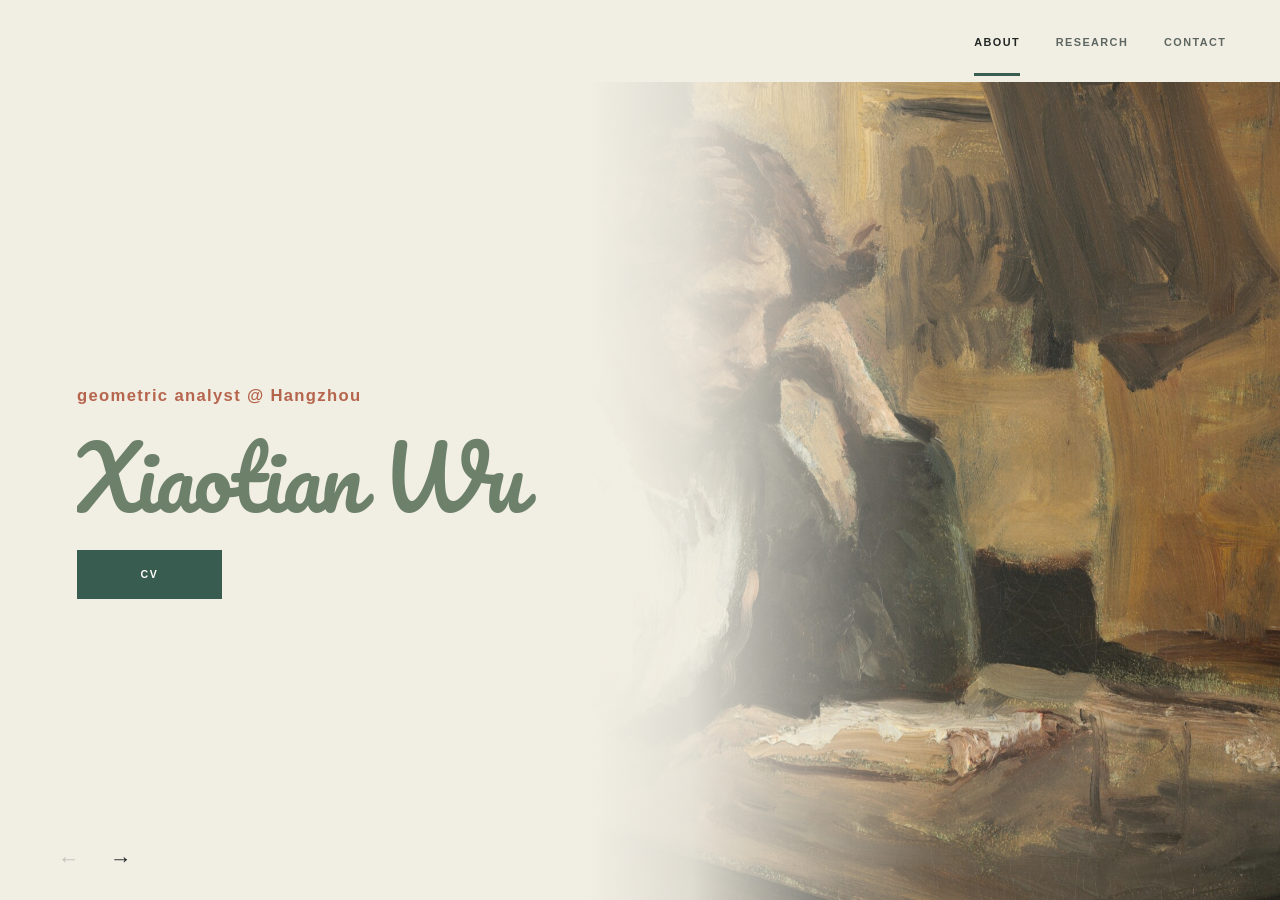
==== index.html @ d5ee1df6 "Remove homepage description metadata" ====
<!doctype html>
<html lang="en">
  <head>
    <meta charset="UTF-8" />
    <meta name="viewport" content="width=device-width, initial-scale=1.0" />
    <meta name="author" content="Xiaotian Wu" />
    <meta name="theme-color" content="#f1eee4" />
    <meta property="og:title" content="Xiaotian Wu — Academic Homepage" />
    <meta property="og:type" content="website" />
    <meta property="og:url" content="https://xiao-tian-wu.github.io/" />
    <link rel="canonical" href="https://xiao-tian-wu.github.io/" />
    <link rel="icon" href="./favicon-m.png" type="image/png" sizes="512x512" />
    <link rel="apple-touch-icon" href="./apple-touch-icon.png" sizes="180x180" />
    <link rel="stylesheet" href="./styles.css" />
    <script src="./script.js" defer></script>
    <title>Xiaotian Wu — Academic Homepage</title>
  </head>
  <body>
    <a class="skip-link" href="#about">Skip to content</a>

    <header class="topbar">
      <nav aria-label="Primary navigation">
        <a href="#about" data-slide="0">About</a>
        <a href="#research" data-slide="1">Research</a>
        <a href="#contact" data-slide="2">Contact</a>
      </nav>
    </header>

    <main class="reel" aria-label="Xiaotian Wu academic homepage">
      <section class="slide slide-about" id="about" data-index="0" aria-labelledby="about-title">
        <div class="shade"></div>
        <div class="slide-inner intro-card">
          <p class="overline">geometric analyst @ Hangzhou</p>
          <h1 id="about-title">Xiaotian Wu</h1>
          <div class="actions">
            <a
              class="button primary"
              href="./files/xiaotian-wu-cv.pdf"
              target="_blank"
              rel="noreferrer"
            >CV</a>
          </div>
        </div>
      </section>

      <section
        class="slide slide-publications"
        id="research"
        data-index="1"
        aria-labelledby="publications-title"
      >
        <div class="shade"></div>
        <div class="slide-inner align-left publication-panel">
          <h2 id="publications-title">Papers &amp;<br />preprints</h2>
          <ol class="publication-list">
            <li>
              <a href="./files/hausdorff-dimension-singular-set-optimal-transport.pdf"
                target="_blank" rel="noreferrer"
              ><strong>Hausdorff dimension of the singular set in optimal transport.</strong></a>
              <span>With Shibing Chen, Qi-Rui Li, Yuanyuan Li, Jiakun Liu. Preprint, 2026.
                <a class="paper-link" href="https://arxiv.org/abs/2610.28228"
                  target="_blank" rel="noreferrer">arXiv:2610.28228</a>.</span>
            </li>
            <li>
              <a href="./files/optimal-transport-non-convex-polyhedral-domains.pdf"
                target="_blank" rel="noreferrer"
              ><strong>Optimal transport to non-convex polyhedral domains.</strong></a>
              <span>With Shibing Chen, Qi-rui Li, Yuanyuan Li, Jiakun Liu. Preprint, 2026.
                <a class="paper-link" href="https://arxiv.org/abs/2610.18756"
                  target="_blank" rel="noreferrer">arXiv:2610.18756</a>.</span>
            </li>
            <li>
              <a
                href="./files/singular-profile-relativistic-heat-cost.pdf"
                target="_blank"
                rel="noreferrer"
              ><strong>A singular profile for the relativistic heat cost and the special
                Lagrangian curvature equation.</strong></a>
              <span>Submitted, 2026. <a class="paper-link" href="https://arxiv.org/abs/2607.26970"
                target="_blank" rel="noreferrer">arXiv:2607.26970</a>.</span>
            </li>
            <li>
              <a
                href="./files/optimal-transports-spherical-domains.pdf"
                target="_blank"
                rel="noreferrer"
              ><strong>Optimal transports on the spherical domains with boundary and their
                applications.</strong></a>
              <span>With Qi-Rui Li. Submitted, 2025.</span>
            </li>
            <li>
              <a
                href="./files/aleksandrov-unbounded-c-convex-polyhedra.pdf"
                target="_blank"
                rel="noreferrer"
              ><strong>On Aleksandrov type problem for unbounded c-convex
                polyhedra.</strong></a>
              <span>With Qi-Rui Li. <em>Discrete Contin. Dyn. Syst.</em> 54 (2026),
                298&ndash;312. <a class="paper-link"
                  href="https://www.aimsciences.org/article/doi/10.3934/dcds.2026067"
                  target="_blank" rel="noreferrer">Journal</a>.</span>
            </li>
          </ol>
        </div>
      </section>

      <section class="slide slide-contact" id="contact" data-index="2" aria-labelledby="contact-title">
        <div class="shade"></div>
        <div class="slide-inner align-right contact-card">
          <h2 id="contact-title">Let’s discuss<br />mathematics.</h2>
          <p class="contact-line">
            <span>Location</span><br />
            Hangzhou, China
          </p>
          <p class="contact-line">
            <span>Email</span><br />
            <a class="email-link" href="mailto:wuxiaotian@westlake.edu.cn">wuxiaotian@westlake.edu.cn</a>
          </p>
          <p class="copyright">© <span id="current-year">2026</span> Xiaotian Wu</p>
        </div>
      </section>
    </main>

    <nav class="slide-arrows" aria-label="Slide navigation">
      <button class="arrow previous" type="button" aria-label="Previous section">←</button>
      <button class="arrow next" type="button" aria-label="Next section">→</button>
    </nav>

  </body>
</html>
---- styles.css ----
@charset "UTF-8";

@font-face {
  font-family: "Pacifico Local";
  src: url("./fonts/pacifico-regular.ttf") format("truetype");
  font-style: normal;
  font-weight: 400;
  font-display: swap;
}

:root {
  --paper: #f1eee4;
  --paper-soft: #e7e2d5;
  --ink: #202624;
  --ink-soft: #5d6661;
  --green: #385d50;
  --green-light: #789286;
  --clay: #b6654d;
  --line: rgba(32, 38, 36, 0.17);
  --white: #fffefa;
  --nav-height: 82px;
  --serif: "Iowan Old Style", "Palatino Linotype", Palatino, Georgia, serif;
  --sans: "Avenir Next", Avenir, "Helvetica Neue", Arial, sans-serif;
  --ease: cubic-bezier(0.2, 0.75, 0.25, 1);
  --page-ease: cubic-bezier(0.22, 1, 0.36, 1);
}

* {
  box-sizing: border-box;
}

html,
body {
  width: 100%;
  height: 100%;
  margin: 0;
  overflow: hidden;
  background: var(--paper);
}

body {
  color: var(--ink);
  font-family: var(--sans);
  font-size: clamp(15px, 1.04vw, 18px);
  line-height: 1.65;
  -webkit-font-smoothing: antialiased;
}

a {
  color: inherit;
  text-decoration: none;
}

button {
  color: inherit;
  font: inherit;
}

::selection {
  background: var(--clay);
  color: var(--white);
}

.skip-link {
  position: fixed;
  top: 8px;
  left: 8px;
  z-index: 100;
  padding: 9px 13px;
  background: var(--green);
  color: var(--white);
  transform: translateY(-150%);
}

.skip-link:focus {
  transform: translateY(0);
}

.topbar {
  position: fixed;
  inset: 0 0 auto;
  z-index: 30;
  height: var(--nav-height);
  padding: 0 clamp(22px, 4.2vw, 68px);
  background: color-mix(in srgb, var(--paper) 93%, transparent);
  display: flex;
  align-items: center;
  justify-content: flex-end;
  gap: 40px;
  backdrop-filter: blur(16px);
}

.topbar nav {
  display: flex;
  align-items: center;
  justify-content: flex-end;
  gap: clamp(17px, 2.8vw, 42px);
  overflow-x: auto;
  scrollbar-width: none;
}

.topbar nav::-webkit-scrollbar {
  display: none;
}

.topbar nav a {
  position: relative;
  padding: 28px 0 25px;
  color: var(--ink-soft);
  font-size: 0.68rem;
  font-weight: 650;
  letter-spacing: 0.13em;
  text-transform: uppercase;
  white-space: nowrap;
  transition: color 180ms ease;
}

.topbar nav a::after {
  position: absolute;
  right: 0;
  bottom: 0;
  left: 0;
  height: 3px;
  background: var(--green);
  content: "";
  transform: scaleX(0);
  transition: transform 220ms var(--ease);
}

.topbar nav a:hover,
.topbar nav a:focus-visible,
.topbar nav a.active {
  color: var(--ink);
}

.topbar nav a.active::after {
  transform: scaleX(1);
}

.reel {
  position: absolute;
  top: var(--nav-height);
  left: 0;
  width: 100%;
  height: calc(100% - var(--nav-height));
  display: flex;
  overflow-x: auto;
  overflow-y: hidden;
  scroll-behavior: auto;
  scrollbar-width: none;
  overscroll-behavior-x: contain;
}

.reel::-webkit-scrollbar {
  display: none;
}

.slide {
  --parallax-x: 0px;
  --content-opacity: 0;
  --content-x: 0px;
  --content-y: 10px;
  --content-scale: 0.992;
  position: relative;
  width: 100vw;
  min-width: 100vw;
  height: 100%;
  display: flex;
  align-items: center;
  background-color: var(--paper);
  overflow: hidden;
  isolation: isolate;
}

.slide::before {
  position: absolute;
  z-index: 0;
  inset: -24px;
  background-image: var(--slide-image);
  background-position: var(--slide-position);
  background-repeat: no-repeat;
  background-size: cover;
  content: "";
  transform: translate3d(var(--parallax-x), 0, 0) scale(1.035);
  will-change: transform;
}

.slide-about {
  --slide-image: url("./images/about-corot-reading.jpg");
  --slide-position: 72% center;
  justify-content: flex-start;
}

.slide-publications {
  --slide-image: url("./images/research-blackboard-film.jpg");
  --slide-position: 76% center;
  justify-content: flex-start;
}

.slide-contact {
  --slide-image: url("./images/contact-west-lake-ike-taiga-cropped.jpg");
  --slide-position: 38% center;
  justify-content: flex-end;
}

.shade {
  position: absolute;
  z-index: 1;
  inset: 0;
}

.slide-about .shade {
  background: linear-gradient(90deg, var(--paper) 0 46%, rgba(241, 238, 228, 0.91) 54%, rgba(241, 238, 228, 0.14) 73%, rgba(32, 38, 36, 0.1));
}

.slide-publications .shade {
  background: linear-gradient(90deg, rgba(56, 93, 80, 0.97) 0 55%, rgba(56, 93, 80, 0.9) 67%, rgba(32, 38, 36, 0.4));
}

.slide-contact .shade {
  background: linear-gradient(90deg, rgba(32, 38, 36, 0.08), rgba(32, 38, 36, 0.5) 48%, rgba(32, 38, 36, 0.92) 76%);
}

.slide-inner {
  position: relative;
  z-index: 2;
  width: min(700px, calc(100vw - 96px));
  max-height: calc(100% - 76px);
  padding: 48px 58px;
  overflow-x: hidden;
  overflow-y: auto;
  scrollbar-width: thin;
  scrollbar-color: var(--green-light) transparent;
  opacity: var(--content-opacity);
  transform: translate3d(var(--content-x), var(--content-y), 0) scale(var(--content-scale));
  will-change: opacity, transform;
}

.slide-inner::-webkit-scrollbar {
  width: 4px;
}

.slide-inner::-webkit-scrollbar-thumb {
  background: var(--green-light);
}

.align-left,
.intro-card {
  margin-left: clamp(20px, 6vw, 106px);
  text-align: left;
}

.align-right {
  margin-right: clamp(20px, 6vw, 106px);
  text-align: left;
}

.intro-card {
  width: min(650px, 51vw);
  padding-left: 0;
}

.overline,
.section-label {
  margin: 0 0 19px;
  color: var(--clay);
  font-size: 0.67rem;
  font-weight: 700;
  letter-spacing: 0.18em;
  text-transform: uppercase;
}

.overline {
  margin-bottom: 25px;
  font-size: clamp(0.92rem, 1.3vw, 1.25rem);
  font-weight: 600;
  letter-spacing: 0.08em;
  text-transform: none;
}

h1,
h2,
h3,
p {
  margin-top: 0;
}

h1,
h2,
h3 {
  font-family: var(--serif);
}

h1 {
  max-width: none;
  margin-bottom: 15px;
  color: #6d806a;
  font-family: "Pacifico Local", "Brush Script MT", cursive;
  font-size: clamp(3.55rem, 6.7vw, 6.9rem);
  font-weight: 400;
  letter-spacing: -0.025em;
  line-height: 1;
  white-space: nowrap;
}

h2 {
  margin-bottom: 28px;
  font-size: clamp(2.8rem, 5vw, 5.3rem);
  font-weight: 400;
  letter-spacing: -0.045em;
  line-height: 0.96;
}

.intro {
  max-width: 570px;
  margin-bottom: 33px;
  color: var(--ink-soft);
}

.actions {
  margin: 30px 0 0;
  display: flex;
  justify-content: flex-start;
  flex-wrap: wrap;
  gap: 14px;
}

.actions-right {
  justify-content: flex-end;
}

.button {
  min-width: 145px;
  min-height: 49px;
  padding: 12px 22px;
  border: 1px solid var(--green);
  display: inline-grid;
  place-items: center;
  color: var(--green);
  font-size: 0.66rem;
  font-weight: 700;
  letter-spacing: 0.16em;
  text-transform: uppercase;
  transition: background 180ms ease, color 180ms ease, border-color 180ms ease;
}

.button:hover,
.button:focus-visible {
  background: var(--green);
  color: var(--white);
}

.button.primary {
  background: var(--green);
  color: var(--white);
}

.button.primary:hover,
.button.primary:focus-visible {
  background: var(--clay);
  border-color: var(--clay);
}

.publication-panel {
  width: min(1160px, calc(100vw - clamp(150px, 14vw, 250px)));
  color: var(--white);
  scrollbar-color: rgba(255, 255, 255, 0.6) transparent;
}

.publication-panel .section-label {
  color: #e9a993;
}

.publication-list {
  margin: 29px 0;
  padding-left: 1.4em;
}

.publication-list li {
  margin-bottom: 20px;
  padding-left: 8px;
}

.publication-list strong {
  font-family: var(--serif);
  font-weight: 500;
  white-space: nowrap;
}

.publication-list a {
  color: inherit;
  text-decoration-color: rgba(255, 255, 255, 0.45);
  text-decoration-thickness: 1px;
  text-underline-offset: 0.18em;
}

.publication-list a:hover,
.publication-list a:focus-visible {
  text-decoration-color: #e9a993;
}

.publication-list span {
  display: block;
  margin-top: 5px;
  color: rgba(255, 255, 255, 0.76);
}

.publication-list .paper-link {
  text-decoration-color: rgba(255, 255, 255, 0.45);
}

.email-link {
  text-decoration: underline;
  text-decoration-color: rgba(255, 255, 255, 0.42);
  text-decoration-thickness: 1px;
  text-underline-offset: 0.2em;
}

.email-link:hover,
.email-link:focus-visible {
  text-decoration-color: #e9a993;
}

.publication-panel .button,
.contact-card .button {
  border-color: rgba(255, 255, 255, 0.75);
  color: var(--white);
}

.publication-panel .button.primary,
.contact-card .button.primary {
  background: var(--paper);
  color: var(--green);
}

.contact-card {
  width: min(690px, 54vw);
  color: var(--white);
  text-align: right;
}

.contact-card .section-label {
  color: #e9a993;
}

.contact-line {
  margin-bottom: 27px;
}

.contact-line span {
  color: #e9a993;
  font-size: 0.68rem;
  font-weight: 700;
  letter-spacing: 0.17em;
  text-transform: uppercase;
}

.copyright {
  margin: 40px 0 0;
  color: rgba(255, 255, 255, 0.5);
  font-size: 0.67rem;
  letter-spacing: 0.12em;
  text-transform: uppercase;
}

.slide-arrows {
  position: fixed;
  left: clamp(22px, 4.2vw, 68px);
  bottom: 25px;
  z-index: 20;
  display: flex;
  align-items: center;
  gap: 22px;
}

.arrow {
  width: 30px;
  height: 30px;
  padding: 0;
  border: 0;
  background: transparent;
  color: var(--ink);
  font-family: var(--serif);
  font-size: 1.35rem;
  line-height: 1;
  cursor: pointer;
  transition: color 180ms ease, transform 180ms var(--ease), opacity 180ms ease;
}

.arrow:hover,
.arrow:focus-visible {
  color: var(--clay);
}

.arrow.previous:hover,
.arrow.previous:focus-visible {
  transform: translateX(-3px);
}

.arrow.next:hover,
.arrow.next:focus-visible {
  transform: translateX(3px);
}

.arrow:disabled {
  cursor: default;
  opacity: 0.22;
}

body[data-slide="1"] .arrow,
body[data-slide="2"] .arrow {
  color: var(--white);
}

body[data-slide="1"] .arrow:hover,
body[data-slide="1"] .arrow:focus-visible,
body[data-slide="2"] .arrow:hover,
body[data-slide="2"] .arrow:focus-visible {
  color: #e9a993;
}

@media (max-width: 900px) {
  :root {
    --nav-height: 68px;
  }

  .topbar {
    padding-right: 20px;
    padding-left: 20px;
    gap: 20px;
  }

  .topbar nav {
    justify-content: flex-start;
  }

  .topbar nav a {
    padding: 22px 0 20px;
    font-size: 0.61rem;
  }

  .slide-about .shade {
    background: linear-gradient(90deg, rgba(241, 238, 228, 0.98), rgba(241, 238, 228, 0.9) 74%, rgba(32, 38, 36, 0.38));
  }

  .slide-contact .shade {
    background: linear-gradient(90deg, rgba(32, 38, 36, 0.79), rgba(32, 38, 36, 0.82));
  }

  .slide-inner,
  .intro-card,
  .publication-panel,
  .contact-card {
    width: min(690px, calc(100vw - 48px));
  }

  .publication-panel {
    width: calc(100vw - 48px);
  }

  .slide-inner {
    max-height: calc(100% - 74px);
    padding: 36px 28px;
  }

  .align-left,
  .align-right,
  .intro-card {
    margin-right: auto;
    margin-left: auto;
  }

  .contact-card {
    text-align: left;
  }

  .actions-right {
    justify-content: flex-start;
  }
}

@media (max-width: 620px) {
  :root {
    --nav-height: 61px;
  }

  .topbar nav {
    gap: 18px;
  }

  .slide-inner,
  .intro-card,
  .publication-panel,
  .contact-card {
    width: calc(100vw - 26px);
  }

  .slide-inner {
    padding: 28px 21px;
  }

  h1 {
    font-size: clamp(2.85rem, 14.2vw, 4.9rem);
  }

  h2 {
    font-size: clamp(2.7rem, 14vw, 4rem);
  }

  .publication-list strong {
    white-space: normal;
  }

  .slide-arrows {
    left: 16px;
    bottom: 13px;
  }

}

html:not(.motion-ready) .slide::before {
  transform: none;
}

@media (scripting: none) {
  .reel {
    scroll-behavior: auto;
  }

  *,
  *::before,
  *::after {
    transition-duration: 0.01ms !important;
  }

  .slide::before {
    transform: none;
  }
}
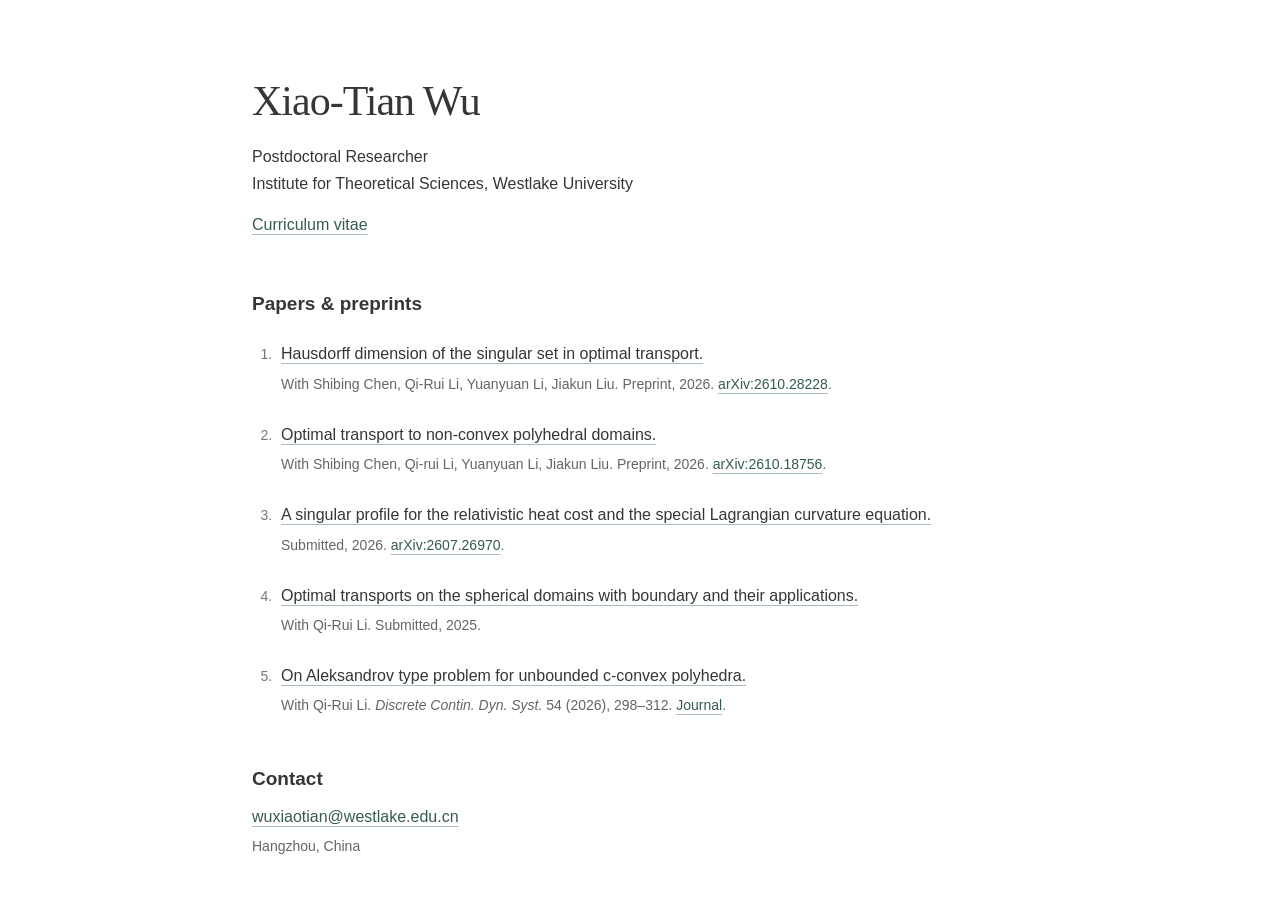
==== commit 4dd97978: "Redesign homepage as a minimal single page" ====
--- a/index.html
+++ b/index.html
@@ -4,55 +4,27 @@
     <meta charset="UTF-8" />
     <meta name="viewport" content="width=device-width, initial-scale=1.0" />
     <meta name="author" content="Xiaotian Wu" />
-    <meta name="theme-color" content="#f1eee4" />
-    <meta property="og:title" content="Xiaotian Wu — Academic Homepage" />
+    <meta name="theme-color" content="#ffffff" />
+    <meta property="og:title" content="Xiao-Tian Wu — Academic Homepage" />
     <meta property="og:type" content="website" />
     <meta property="og:url" content="https://xiao-tian-wu.github.io/" />
     <link rel="canonical" href="https://xiao-tian-wu.github.io/" />
     <link rel="icon" href="./favicon-m.png" type="image/png" sizes="512x512" />
     <link rel="apple-touch-icon" href="./apple-touch-icon.png" sizes="180x180" />
     <link rel="stylesheet" href="./styles.css" />
-    <script src="./script.js" defer></script>
-    <title>Xiaotian Wu — Academic Homepage</title>
+    <title>Xiao-Tian Wu — Academic Homepage</title>
   </head>
   <body>
-    <a class="skip-link" href="#about">Skip to content</a>
-
-    <header class="topbar">
-      <nav aria-label="Primary navigation">
-        <a href="#about" data-slide="0">About</a>
-        <a href="#research" data-slide="1">Research</a>
-        <a href="#contact" data-slide="2">Contact</a>
-      </nav>
-    </header>
-
-    <main class="reel" aria-label="Xiaotian Wu academic homepage">
-      <section class="slide slide-about" id="about" data-index="0" aria-labelledby="about-title">
-        <div class="shade"></div>
-        <div class="slide-inner intro-card">
-          <p class="overline">geometric analyst @ Hangzhou</p>
-          <h1 id="about-title">Xiaotian Wu</h1>
-          <div class="actions">
-            <a
-              class="button primary"
-              href="./files/xiaotian-wu-cv.pdf"
-              target="_blank"
-              rel="noreferrer"
-            >CV</a>
-          </div>
-        </div>
-      </section>
-
-      <section
-        class="slide slide-publications"
-        id="research"
-        data-index="1"
-        aria-labelledby="publications-title"
-      >
-        <div class="shade"></div>
-        <div class="slide-inner align-left publication-panel">
-          <h2 id="publications-title">Papers &amp;<br />preprints</h2>
-          <ol class="publication-list">
+    <main>
+      <header id="about">
+        <h1>Xiao-Tian Wu</h1>
+        <p class="affiliation">Postdoctoral Researcher<br />
+          Institute for Theoretical Sciences, Westlake University</p>
+        <p><a href="./files/xiaotian-wu-cv.pdf">Curriculum vitae</a></p>
+      </header>
+      <section id="research" aria-labelledby="research-title">
+        <h2 id="research-title">Papers &amp; preprints</h2>
+        <ol class="publication-list">
             <li>
               <a href="./files/hausdorff-dimension-singular-set-optimal-transport.pdf"
                 target="_blank" rel="noreferrer"
@@ -101,30 +73,12 @@
                   target="_blank" rel="noreferrer">Journal</a>.</span>
             </li>
           </ol>
-        </div>
       </section>
-
-      <section class="slide slide-contact" id="contact" data-index="2" aria-labelledby="contact-title">
-        <div class="shade"></div>
-        <div class="slide-inner align-right contact-card">
-          <h2 id="contact-title">Let’s discuss<br />mathematics.</h2>
-          <p class="contact-line">
-            <span>Location</span><br />
-            Hangzhou, China
-          </p>
-          <p class="contact-line">
-            <span>Email</span><br />
-            <a class="email-link" href="mailto:wuxiaotian@westlake.edu.cn">wuxiaotian@westlake.edu.cn</a>
-          </p>
-          <p class="copyright">© <span id="current-year">2026</span> Xiaotian Wu</p>
-        </div>
-      </section>
+      <footer id="contact">
+        <h2>Contact</h2>
+        <a href="mailto:wuxiaotian@westlake.edu.cn">wuxiaotian@westlake.edu.cn</a>
+        <p class="location">Hangzhou, China</p>
+      </footer>
     </main>
-
-    <nav class="slide-arrows" aria-label="Slide navigation">
-      <button class="arrow previous" type="button" aria-label="Previous section">←</button>
-      <button class="arrow next" type="button" aria-label="Next section">→</button>
-    </nav>
-
   </body>
 </html>
--- a/styles.css
+++ b/styles.css
@@ -1,639 +1,42 @@
-@charset "UTF-8";
-
-@font-face {
-  font-family: "Pacifico Local";
-  src: url("./fonts/pacifico-regular.ttf") format("truetype");
-  font-style: normal;
-  font-weight: 400;
-  font-display: swap;
+:root {
+  color-scheme: light;
+  font-family: -apple-system, BlinkMacSystemFont, "Segoe UI", sans-serif;
+  color: #333833;
+  background: #fff;
+  -webkit-text-size-adjust: 100%;
 }
-
-:root {
-  --paper: #f1eee4;
-  --paper-soft: #e7e2d5;
-  --ink: #202624;
-  --ink-soft: #5d6661;
-  --green: #385d50;
-  --green-light: #789286;
-  --clay: #b6654d;
-  --line: rgba(32, 38, 36, 0.17);
-  --white: #fffefa;
-  --nav-height: 82px;
-  --serif: "Iowan Old Style", "Palatino Linotype", Palatino, Georgia, serif;
-  --sans: "Avenir Next", Avenir, "Helvetica Neue", Arial, sans-serif;
-  --ease: cubic-bezier(0.2, 0.75, 0.25, 1);
-  --page-ease: cubic-bezier(0.22, 1, 0.36, 1);
+* { box-sizing: border-box; }
+body { margin: 0; font-size: 16px; line-height: 1.65; }
+main { max-width: 840px; margin: 0 auto; padding: 76px 32px 64px; }
+h1 { margin: 0 0 18px; font-family: Georgia, "Times New Roman", serif; font-size: 42px; font-weight: 400; line-height: 1.2; letter-spacing: -1px; }
+h2 { margin: 0 0 24px; font-size: 19px; line-height: 1.4; font-weight: 600; }
+p { margin: 0; }
+.affiliation { margin-bottom: 15px; }
+a { color: #355b50; text-decoration: underline; text-decoration-color: #aabeb6; text-underline-offset: 4px; text-decoration-thickness: 1px; }
+a:hover { color: #203d34; text-decoration-color: currentColor; }
+a:focus-visible { outline: 2px solid #355b50; outline-offset: 5px; }
+section { margin-top: 52px; }
+.publication-list { margin: 0; padding-left: 24px; }
+.publication-list li { padding-left: 5px; margin-bottom: 26px; }
+.publication-list li::marker { color: #737873; font-size: 14px; }
+.publication-list strong { font-weight: 500; }
+.publication-list li > a { color: #333833; }
+.publication-list span { display: block; margin-top: 5px; font-size: 14px; color: #626762; }
+footer { margin-top: 48px; }
+footer h2 { margin-bottom: 12px; }
+.location { color: #626762; font-size: 14px; margin-top: 4px; }
+section, footer { scroll-margin-top: 24px; }
+@media (max-width: 600px) {
+  main { padding: 42px 23px; }
+  h1 { font-size: 36px; }
+  section { margin-top: 40px; }
+  a { overflow-wrap: anywhere; }
 }
-
-* {
-  box-sizing: border-box;
+@media print {
+  main { max-width: none; padding: 0; }
+  body { font-size: 11pt; }
+  h1 { font-size: 26pt; }
+  section, footer { margin-top: 24px; }
+  .publication-list li { break-inside: avoid; margin-bottom: 14px; }
+  a { color: inherit; text-decoration: none; }
 }
-
-html,
-body {
-  width: 100%;
-  height: 100%;
-  margin: 0;
-  overflow: hidden;
-  background: var(--paper);
-}
-
-body {
-  color: var(--ink);
-  font-family: var(--sans);
-  font-size: clamp(15px, 1.04vw, 18px);
-  line-height: 1.65;
-  -webkit-font-smoothing: antialiased;
-}
-
-a {
-  color: inherit;
-  text-decoration: none;
-}
-
-button {
-  color: inherit;
-  font: inherit;
-}
-
-::selection {
-  background: var(--clay);
-  color: var(--white);
-}
-
-.skip-link {
-  position: fixed;
-  top: 8px;
-  left: 8px;
-  z-index: 100;
-  padding: 9px 13px;
-  background: var(--green);
-  color: var(--white);
-  transform: translateY(-150%);
-}
-
-.skip-link:focus {
-  transform: translateY(0);
-}
-
-.topbar {
-  position: fixed;
-  inset: 0 0 auto;
-  z-index: 30;
-  height: var(--nav-height);
-  padding: 0 clamp(22px, 4.2vw, 68px);
-  background: color-mix(in srgb, var(--paper) 93%, transparent);
-  display: flex;
-  align-items: center;
-  justify-content: flex-end;
-  gap: 40px;
-  backdrop-filter: blur(16px);
-}
-
-.topbar nav {
-  display: flex;
-  align-items: center;
-  justify-content: flex-end;
-  gap: clamp(17px, 2.8vw, 42px);
-  overflow-x: auto;
-  scrollbar-width: none;
-}
-
-.topbar nav::-webkit-scrollbar {
-  display: none;
-}
-
-.topbar nav a {
-  position: relative;
-  padding: 28px 0 25px;
-  color: var(--ink-soft);
-  font-size: 0.68rem;
-  font-weight: 650;
-  letter-spacing: 0.13em;
-  text-transform: uppercase;
-  white-space: nowrap;
-  transition: color 180ms ease;
-}
-
-.topbar nav a::after {
-  position: absolute;
-  right: 0;
-  bottom: 0;
-  left: 0;
-  height: 3px;
-  background: var(--green);
-  content: "";
-  transform: scaleX(0);
-  transition: transform 220ms var(--ease);
-}
-
-.topbar nav a:hover,
-.topbar nav a:focus-visible,
-.topbar nav a.active {
-  color: var(--ink);
-}
-
-.topbar nav a.active::after {
-  transform: scaleX(1);
-}
-
-.reel {
-  position: absolute;
-  top: var(--nav-height);
-  left: 0;
-  width: 100%;
-  height: calc(100% - var(--nav-height));
-  display: flex;
-  overflow-x: auto;
-  overflow-y: hidden;
-  scroll-behavior: auto;
-  scrollbar-width: none;
-  overscroll-behavior-x: contain;
-}
-
-.reel::-webkit-scrollbar {
-  display: none;
-}
-
-.slide {
-  --parallax-x: 0px;
-  --content-opacity: 0;
-  --content-x: 0px;
-  --content-y: 10px;
-  --content-scale: 0.992;
-  position: relative;
-  width: 100vw;
-  min-width: 100vw;
-  height: 100%;
-  display: flex;
-  align-items: center;
-  background-color: var(--paper);
-  overflow: hidden;
-  isolation: isolate;
-}
-
-.slide::before {
-  position: absolute;
-  z-index: 0;
-  inset: -24px;
-  background-image: var(--slide-image);
-  background-position: var(--slide-position);
-  background-repeat: no-repeat;
-  background-size: cover;
-  content: "";
-  transform: translate3d(var(--parallax-x), 0, 0) scale(1.035);
-  will-change: transform;
-}
-
-.slide-about {
-  --slide-image: url("./images/about-corot-reading.jpg");
-  --slide-position: 72% center;
-  justify-content: flex-start;
-}
-
-.slide-publications {
-  --slide-image: url("./images/research-blackboard-film.jpg");
-  --slide-position: 76% center;
-  justify-content: flex-start;
-}
-
-.slide-contact {
-  --slide-image: url("./images/contact-west-lake-ike-taiga-cropped.jpg");
-  --slide-position: 38% center;
-  justify-content: flex-end;
-}
-
-.shade {
-  position: absolute;
-  z-index: 1;
-  inset: 0;
-}
-
-.slide-about .shade {
-  background: linear-gradient(90deg, var(--paper) 0 46%, rgba(241, 238, 228, 0.91) 54%, rgba(241, 238, 228, 0.14) 73%, rgba(32, 38, 36, 0.1));
-}
-
-.slide-publications .shade {
-  background: linear-gradient(90deg, rgba(56, 93, 80, 0.97) 0 55%, rgba(56, 93, 80, 0.9) 67%, rgba(32, 38, 36, 0.4));
-}
-
-.slide-contact .shade {
-  background: linear-gradient(90deg, rgba(32, 38, 36, 0.08), rgba(32, 38, 36, 0.5) 48%, rgba(32, 38, 36, 0.92) 76%);
-}
-
-.slide-inner {
-  position: relative;
-  z-index: 2;
-  width: min(700px, calc(100vw - 96px));
-  max-height: calc(100% - 76px);
-  padding: 48px 58px;
-  overflow-x: hidden;
-  overflow-y: auto;
-  scrollbar-width: thin;
-  scrollbar-color: var(--green-light) transparent;
-  opacity: var(--content-opacity);
-  transform: translate3d(var(--content-x), var(--content-y), 0) scale(var(--content-scale));
-  will-change: opacity, transform;
-}
-
-.slide-inner::-webkit-scrollbar {
-  width: 4px;
-}
-
-.slide-inner::-webkit-scrollbar-thumb {
-  background: var(--green-light);
-}
-
-.align-left,
-.intro-card {
-  margin-left: clamp(20px, 6vw, 106px);
-  text-align: left;
-}
-
-.align-right {
-  margin-right: clamp(20px, 6vw, 106px);
-  text-align: left;
-}
-
-.intro-card {
-  width: min(650px, 51vw);
-  padding-left: 0;
-}
-
-.overline,
-.section-label {
-  margin: 0 0 19px;
-  color: var(--clay);
-  font-size: 0.67rem;
-  font-weight: 700;
-  letter-spacing: 0.18em;
-  text-transform: uppercase;
-}
-
-.overline {
-  margin-bottom: 25px;
-  font-size: clamp(0.92rem, 1.3vw, 1.25rem);
-  font-weight: 600;
-  letter-spacing: 0.08em;
-  text-transform: none;
-}
-
-h1,
-h2,
-h3,
-p {
-  margin-top: 0;
-}
-
-h1,
-h2,
-h3 {
-  font-family: var(--serif);
-}
-
-h1 {
-  max-width: none;
-  margin-bottom: 15px;
-  color: #6d806a;
-  font-family: "Pacifico Local", "Brush Script MT", cursive;
-  font-size: clamp(3.55rem, 6.7vw, 6.9rem);
-  font-weight: 400;
-  letter-spacing: -0.025em;
-  line-height: 1;
-  white-space: nowrap;
-}
-
-h2 {
-  margin-bottom: 28px;
-  font-size: clamp(2.8rem, 5vw, 5.3rem);
-  font-weight: 400;
-  letter-spacing: -0.045em;
-  line-height: 0.96;
-}
-
-.intro {
-  max-width: 570px;
-  margin-bottom: 33px;
-  color: var(--ink-soft);
-}
-
-.actions {
-  margin: 30px 0 0;
-  display: flex;
-  justify-content: flex-start;
-  flex-wrap: wrap;
-  gap: 14px;
-}
-
-.actions-right {
-  justify-content: flex-end;
-}
-
-.button {
-  min-width: 145px;
-  min-height: 49px;
-  padding: 12px 22px;
-  border: 1px solid var(--green);
-  display: inline-grid;
-  place-items: center;
-  color: var(--green);
-  font-size: 0.66rem;
-  font-weight: 700;
-  letter-spacing: 0.16em;
-  text-transform: uppercase;
-  transition: background 180ms ease, color 180ms ease, border-color 180ms ease;
-}
-
-.button:hover,
-.button:focus-visible {
-  background: var(--green);
-  color: var(--white);
-}
-
-.button.primary {
-  background: var(--green);
-  color: var(--white);
-}
-
-.button.primary:hover,
-.button.primary:focus-visible {
-  background: var(--clay);
-  border-color: var(--clay);
-}
-
-.publication-panel {
-  width: min(1160px, calc(100vw - clamp(150px, 14vw, 250px)));
-  color: var(--white);
-  scrollbar-color: rgba(255, 255, 255, 0.6) transparent;
-}
-
-.publication-panel .section-label {
-  color: #e9a993;
-}
-
-.publication-list {
-  margin: 29px 0;
-  padding-left: 1.4em;
-}
-
-.publication-list li {
-  margin-bottom: 20px;
-  padding-left: 8px;
-}
-
-.publication-list strong {
-  font-family: var(--serif);
-  font-weight: 500;
-  white-space: nowrap;
-}
-
-.publication-list a {
-  color: inherit;
-  text-decoration-color: rgba(255, 255, 255, 0.45);
-  text-decoration-thickness: 1px;
-  text-underline-offset: 0.18em;
-}
-
-.publication-list a:hover,
-.publication-list a:focus-visible {
-  text-decoration-color: #e9a993;
-}
-
-.publication-list span {
-  display: block;
-  margin-top: 5px;
-  color: rgba(255, 255, 255, 0.76);
-}
-
-.publication-list .paper-link {
-  text-decoration-color: rgba(255, 255, 255, 0.45);
-}
-
-.email-link {
-  text-decoration: underline;
-  text-decoration-color: rgba(255, 255, 255, 0.42);
-  text-decoration-thickness: 1px;
-  text-underline-offset: 0.2em;
-}
-
-.email-link:hover,
-.email-link:focus-visible {
-  text-decoration-color: #e9a993;
-}
-
-.publication-panel .button,
-.contact-card .button {
-  border-color: rgba(255, 255, 255, 0.75);
-  color: var(--white);
-}
-
-.publication-panel .button.primary,
-.contact-card .button.primary {
-  background: var(--paper);
-  color: var(--green);
-}
-
-.contact-card {
-  width: min(690px, 54vw);
-  color: var(--white);
-  text-align: right;
-}
-
-.contact-card .section-label {
-  color: #e9a993;
-}
-
-.contact-line {
-  margin-bottom: 27px;
-}
-
-.contact-line span {
-  color: #e9a993;
-  font-size: 0.68rem;
-  font-weight: 700;
-  letter-spacing: 0.17em;
-  text-transform: uppercase;
-}
-
-.copyright {
-  margin: 40px 0 0;
-  color: rgba(255, 255, 255, 0.5);
-  font-size: 0.67rem;
-  letter-spacing: 0.12em;
-  text-transform: uppercase;
-}
-
-.slide-arrows {
-  position: fixed;
-  left: clamp(22px, 4.2vw, 68px);
-  bottom: 25px;
-  z-index: 20;
-  display: flex;
-  align-items: center;
-  gap: 22px;
-}
-
-.arrow {
-  width: 30px;
-  height: 30px;
-  padding: 0;
-  border: 0;
-  background: transparent;
-  color: var(--ink);
-  font-family: var(--serif);
-  font-size: 1.35rem;
-  line-height: 1;
-  cursor: pointer;
-  transition: color 180ms ease, transform 180ms var(--ease), opacity 180ms ease;
-}
-
-.arrow:hover,
-.arrow:focus-visible {
-  color: var(--clay);
-}
-
-.arrow.previous:hover,
-.arrow.previous:focus-visible {
-  transform: translateX(-3px);
-}
-
-.arrow.next:hover,
-.arrow.next:focus-visible {
-  transform: translateX(3px);
-}
-
-.arrow:disabled {
-  cursor: default;
-  opacity: 0.22;
-}
-
-body[data-slide="1"] .arrow,
-body[data-slide="2"] .arrow {
-  color: var(--white);
-}
-
-body[data-slide="1"] .arrow:hover,
-body[data-slide="1"] .arrow:focus-visible,
-body[data-slide="2"] .arrow:hover,
-body[data-slide="2"] .arrow:focus-visible {
-  color: #e9a993;
-}
-
-@media (max-width: 900px) {
-  :root {
-    --nav-height: 68px;
-  }
-
-  .topbar {
-    padding-right: 20px;
-    padding-left: 20px;
-    gap: 20px;
-  }
-
-  .topbar nav {
-    justify-content: flex-start;
-  }
-
-  .topbar nav a {
-    padding: 22px 0 20px;
-    font-size: 0.61rem;
-  }
-
-  .slide-about .shade {
-    background: linear-gradient(90deg, rgba(241, 238, 228, 0.98), rgba(241, 238, 228, 0.9) 74%, rgba(32, 38, 36, 0.38));
-  }
-
-  .slide-contact .shade {
-    background: linear-gradient(90deg, rgba(32, 38, 36, 0.79), rgba(32, 38, 36, 0.82));
-  }
-
-  .slide-inner,
-  .intro-card,
-  .publication-panel,
-  .contact-card {
-    width: min(690px, calc(100vw - 48px));
-  }
-
-  .publication-panel {
-    width: calc(100vw - 48px);
-  }
-
-  .slide-inner {
-    max-height: calc(100% - 74px);
-    padding: 36px 28px;
-  }
-
-  .align-left,
-  .align-right,
-  .intro-card {
-    margin-right: auto;
-    margin-left: auto;
-  }
-
-  .contact-card {
-    text-align: left;
-  }
-
-  .actions-right {
-    justify-content: flex-start;
-  }
-}
-
-@media (max-width: 620px) {
-  :root {
-    --nav-height: 61px;
-  }
-
-  .topbar nav {
-    gap: 18px;
-  }
-
-  .slide-inner,
-  .intro-card,
-  .publication-panel,
-  .contact-card {
-    width: calc(100vw - 26px);
-  }
-
-  .slide-inner {
-    padding: 28px 21px;
-  }
-
-  h1 {
-    font-size: clamp(2.85rem, 14.2vw, 4.9rem);
-  }
-
-  h2 {
-    font-size: clamp(2.7rem, 14vw, 4rem);
-  }
-
-  .publication-list strong {
-    white-space: normal;
-  }
-
-  .slide-arrows {
-    left: 16px;
-    bottom: 13px;
-  }
-
-}
-
-html:not(.motion-ready) .slide::before {
-  transform: none;
-}
-
-@media (scripting: none) {
-  .reel {
-    scroll-behavior: auto;
-  }
-
-  *,
-  *::before,
-  *::after {
-    transition-duration: 0.01ms !important;
-  }
-
-  .slide::before {
-    transform: none;
-  }
-}
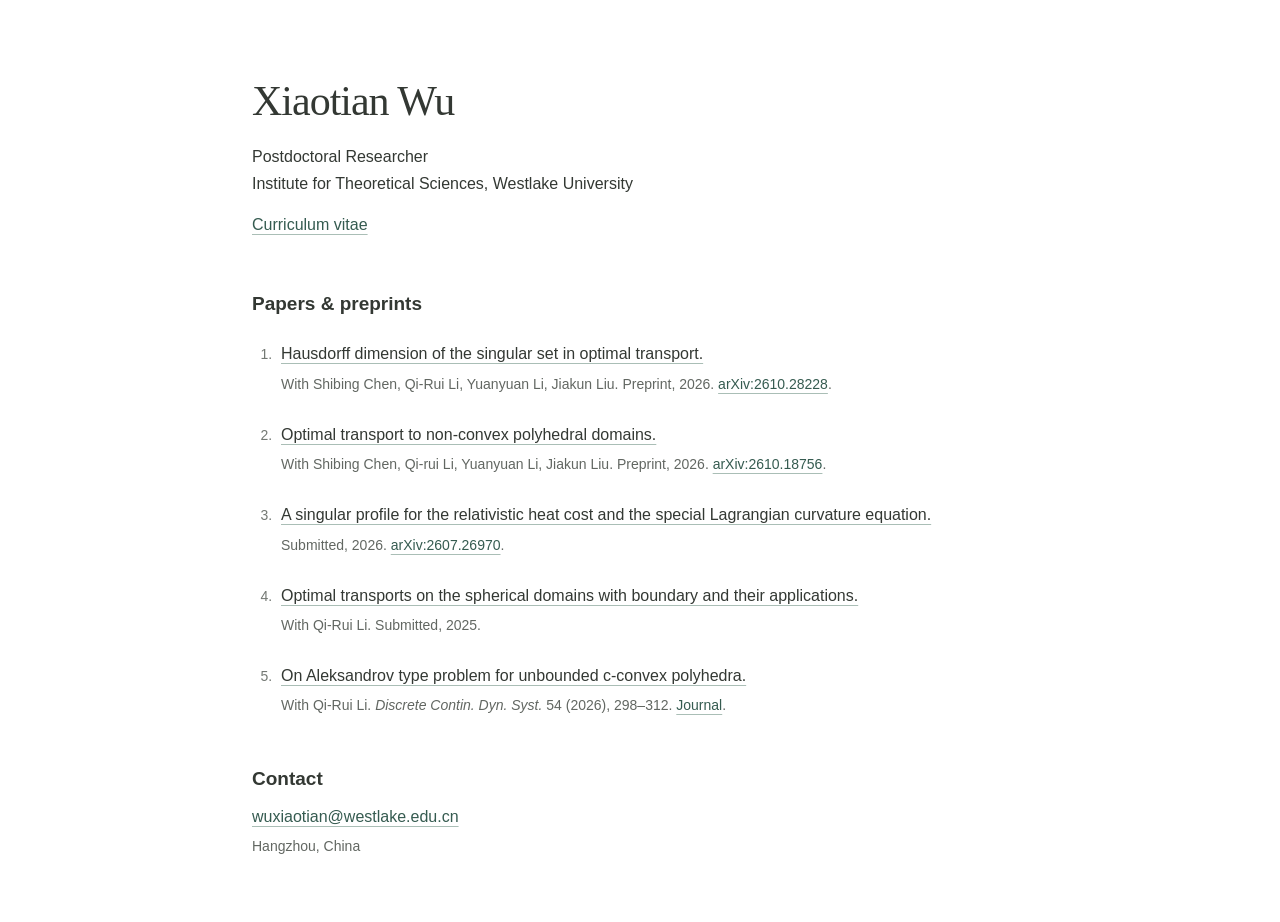
==== commit 22381dfd: "Use Xiaotian Wu in homepage titles" ====
--- a/index.html
+++ b/index.html
@@ -5,19 +5,19 @@
     <meta name="viewport" content="width=device-width, initial-scale=1.0" />
     <meta name="author" content="Xiaotian Wu" />
     <meta name="theme-color" content="#ffffff" />
-    <meta property="og:title" content="Xiao-Tian Wu — Academic Homepage" />
+    <meta property="og:title" content="Xiaotian Wu — Academic Homepage" />
     <meta property="og:type" content="website" />
     <meta property="og:url" content="https://xiao-tian-wu.github.io/" />
     <link rel="canonical" href="https://xiao-tian-wu.github.io/" />
     <link rel="icon" href="./favicon-m.png" type="image/png" sizes="512x512" />
     <link rel="apple-touch-icon" href="./apple-touch-icon.png" sizes="180x180" />
     <link rel="stylesheet" href="./styles.css" />
-    <title>Xiao-Tian Wu — Academic Homepage</title>
+    <title>Xiaotian Wu — Academic Homepage</title>
   </head>
   <body>
     <main>
       <header id="about">
-        <h1>Xiao-Tian Wu</h1>
+        <h1>Xiaotian Wu</h1>
         <p class="affiliation">Postdoctoral Researcher<br />
           Institute for Theoretical Sciences, Westlake University</p>
         <p><a href="./files/xiaotian-wu-cv.pdf">Curriculum vitae</a></p>
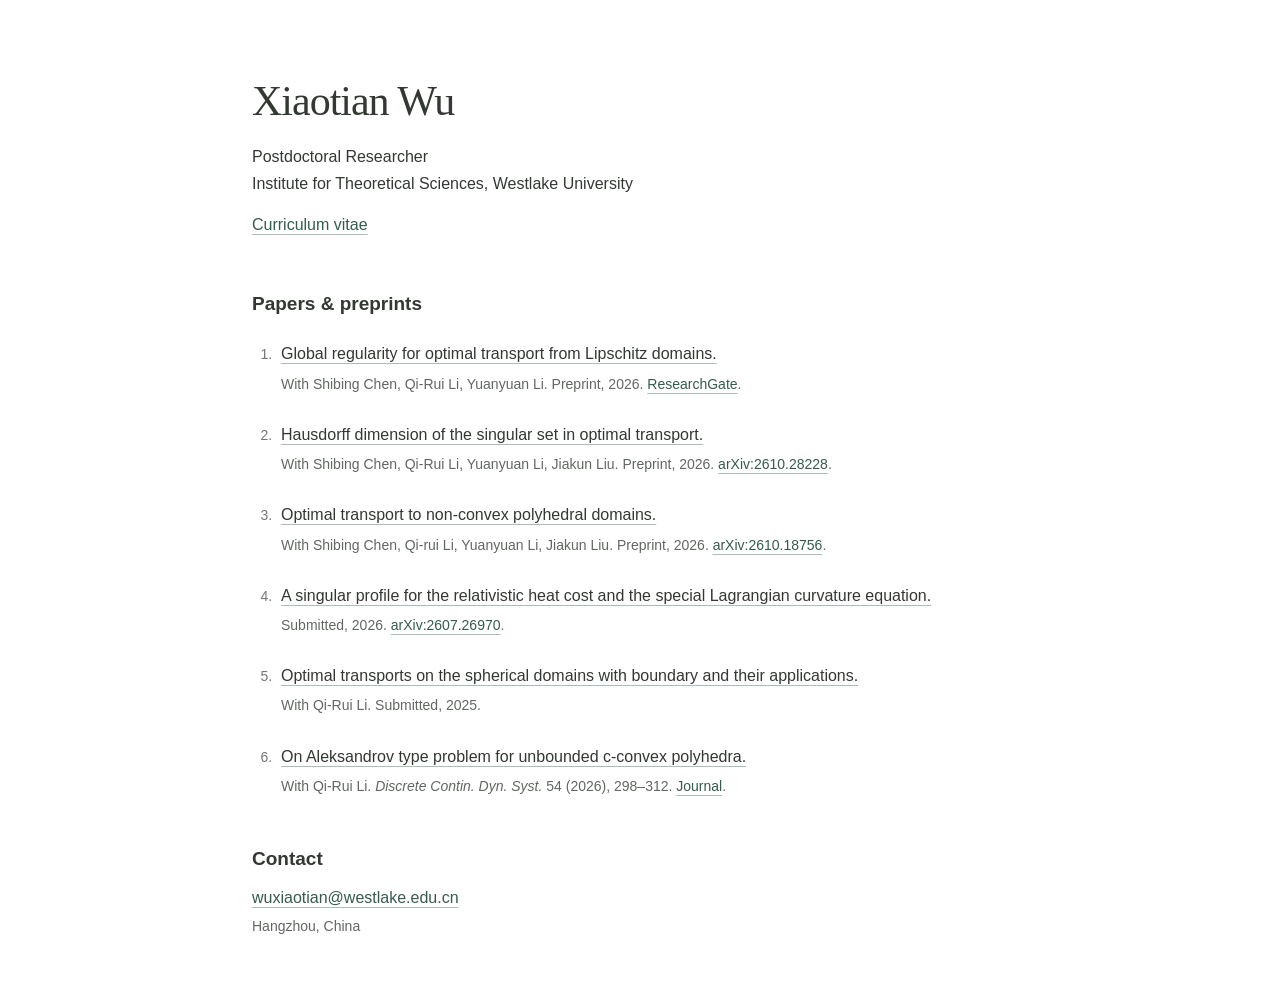
==== commit f0c37d71: "Add Lipschitz-domain optimal transport preprint and update CV" ====
--- a/index.html
+++ b/index.html
@@ -4,6 +4,7 @@
     <meta charset="UTF-8" />
     <meta name="viewport" content="width=device-width, initial-scale=1.0" />
     <meta name="author" content="Xiaotian Wu" />
+    <meta name="googlebot" content="nosnippet" />
     <meta name="theme-color" content="#ffffff" />
     <meta property="og:title" content="Xiaotian Wu — Academic Homepage" />
     <meta property="og:type" content="website" />
@@ -25,6 +26,14 @@
       <section id="research" aria-labelledby="research-title">
         <h2 id="research-title">Papers &amp; preprints</h2>
         <ol class="publication-list">
+            <li>
+              <a href="./files/global-regularity-optimal-transport-lipschitz-domains.pdf"
+                target="_blank" rel="noreferrer"
+              ><strong>Global regularity for optimal transport from Lipschitz domains.</strong></a>
+              <span>With Shibing Chen, Qi-Rui Li, Yuanyuan Li. Preprint, 2026.
+                <a class="paper-link" href="https://www.researchgate.net/publication/417376867_Global_Regularity_for_optimal_transport_from_Lipschitz_domains"
+                  target="_blank" rel="noreferrer">ResearchGate</a>.</span>
+            </li>
             <li>
               <a href="./files/hausdorff-dimension-singular-set-optimal-transport.pdf"
                 target="_blank" rel="noreferrer"
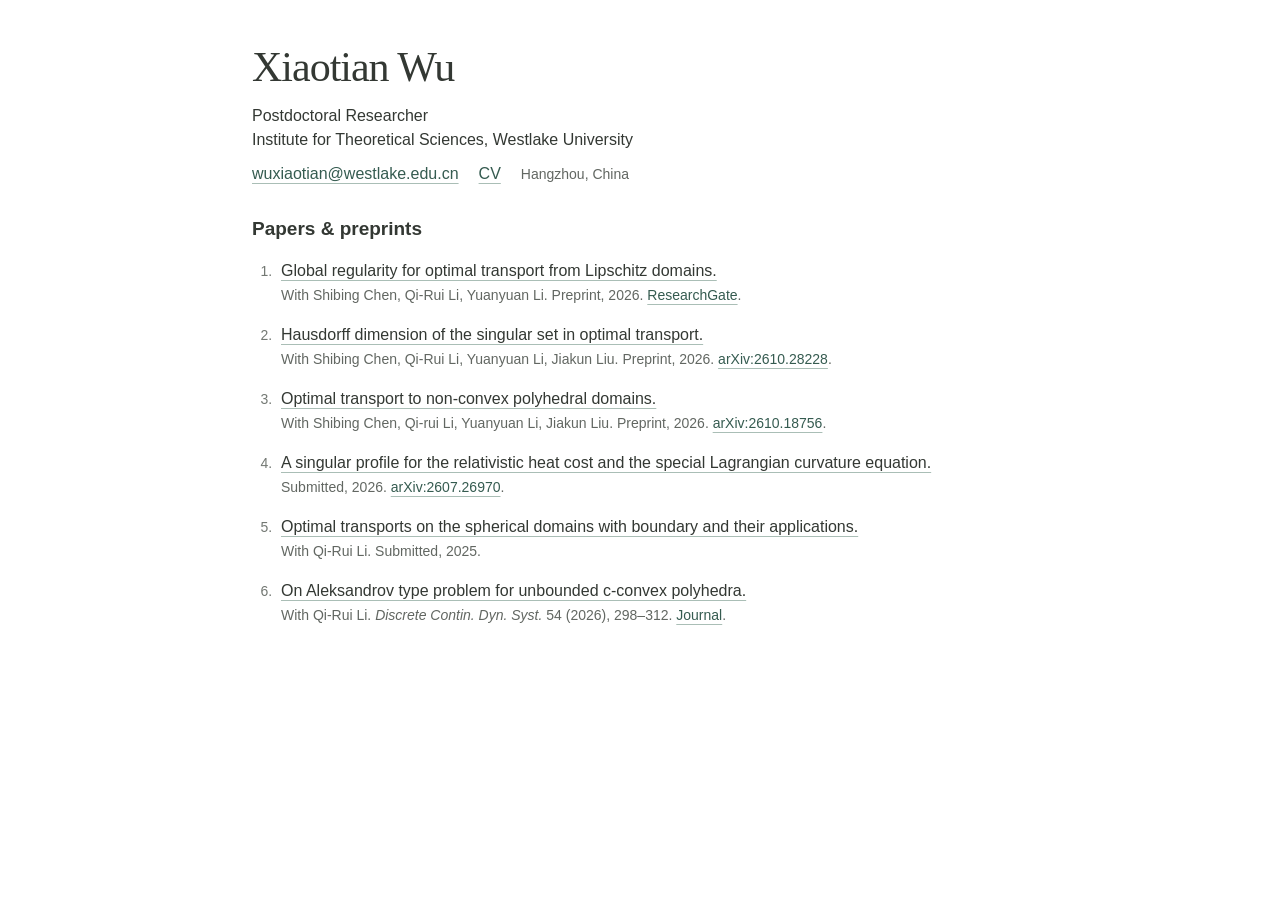
==== commit ad6702b5: "Tighten homepage layout and consolidate contact details" ====
--- a/index.html
+++ b/index.html
@@ -21,7 +21,11 @@
         <h1>Xiaotian Wu</h1>
         <p class="affiliation">Postdoctoral Researcher<br />
           Institute for Theoretical Sciences, Westlake University</p>
-        <p><a href="./files/xiaotian-wu-cv.pdf">Curriculum vitae</a></p>
+        <p class="contact-links" id="contact">
+          <a href="mailto:wuxiaotian@westlake.edu.cn">wuxiaotian@westlake.edu.cn</a>
+          <a href="./files/xiaotian-wu-cv.pdf">CV</a>
+          <span class="location">Hangzhou, China</span>
+        </p>
       </header>
       <section id="research" aria-labelledby="research-title">
         <h2 id="research-title">Papers &amp; preprints</h2>
@@ -83,11 +87,6 @@
             </li>
           </ol>
       </section>
-      <footer id="contact">
-        <h2>Contact</h2>
-        <a href="mailto:wuxiaotian@westlake.edu.cn">wuxiaotian@westlake.edu.cn</a>
-        <p class="location">Hangzhou, China</p>
-      </footer>
     </main>
   </body>
 </html>
--- a/styles.css
+++ b/styles.css
@@ -6,37 +6,37 @@
   -webkit-text-size-adjust: 100%;
 }
 * { box-sizing: border-box; }
-body { margin: 0; font-size: 16px; line-height: 1.65; }
-main { max-width: 840px; margin: 0 auto; padding: 76px 32px 64px; }
-h1 { margin: 0 0 18px; font-family: Georgia, "Times New Roman", serif; font-size: 42px; font-weight: 400; line-height: 1.2; letter-spacing: -1px; }
-h2 { margin: 0 0 24px; font-size: 19px; line-height: 1.4; font-weight: 600; }
+body { margin: 0; font-size: 16px; line-height: 1.5; }
+main { max-width: 840px; margin: 0 auto; padding: 42px 32px 36px; }
+h1 { margin: 0 0 12px; font-family: Georgia, "Times New Roman", serif; font-size: 42px; font-weight: 400; line-height: 1.2; letter-spacing: -1px; }
+h2 { margin: 0 0 16px; font-size: 19px; line-height: 1.4; font-weight: 600; }
 p { margin: 0; }
-.affiliation { margin-bottom: 15px; }
+.affiliation { margin-bottom: 10px; }
+.contact-links { display: flex; flex-wrap: wrap; align-items: baseline; gap: 4px 20px; }
 a { color: #355b50; text-decoration: underline; text-decoration-color: #aabeb6; text-underline-offset: 4px; text-decoration-thickness: 1px; }
 a:hover { color: #203d34; text-decoration-color: currentColor; }
 a:focus-visible { outline: 2px solid #355b50; outline-offset: 5px; }
-section { margin-top: 52px; }
+section { margin-top: 30px; }
 .publication-list { margin: 0; padding-left: 24px; }
-.publication-list li { padding-left: 5px; margin-bottom: 26px; }
+.publication-list li { padding-left: 5px; margin-bottom: 17px; }
+.publication-list li:last-child { margin-bottom: 0; }
 .publication-list li::marker { color: #737873; font-size: 14px; }
 .publication-list strong { font-weight: 500; }
 .publication-list li > a { color: #333833; }
-.publication-list span { display: block; margin-top: 5px; font-size: 14px; color: #626762; }
-footer { margin-top: 48px; }
-footer h2 { margin-bottom: 12px; }
-.location { color: #626762; font-size: 14px; margin-top: 4px; }
-section, footer { scroll-margin-top: 24px; }
+.publication-list span { display: block; margin-top: 2px; font-size: 14px; color: #626762; }
+.location { color: #626762; font-size: 14px; }
+section, #contact { scroll-margin-top: 24px; }
 @media (max-width: 600px) {
-  main { padding: 42px 23px; }
+  main { padding: 28px 23px; }
   h1 { font-size: 36px; }
-  section { margin-top: 40px; }
+  section { margin-top: 26px; }
   a { overflow-wrap: anywhere; }
 }
 @media print {
   main { max-width: none; padding: 0; }
   body { font-size: 11pt; }
   h1 { font-size: 26pt; }
-  section, footer { margin-top: 24px; }
+  section { margin-top: 24px; }
   .publication-list li { break-inside: avoid; margin-bottom: 14px; }
   a { color: inherit; text-decoration: none; }
 }
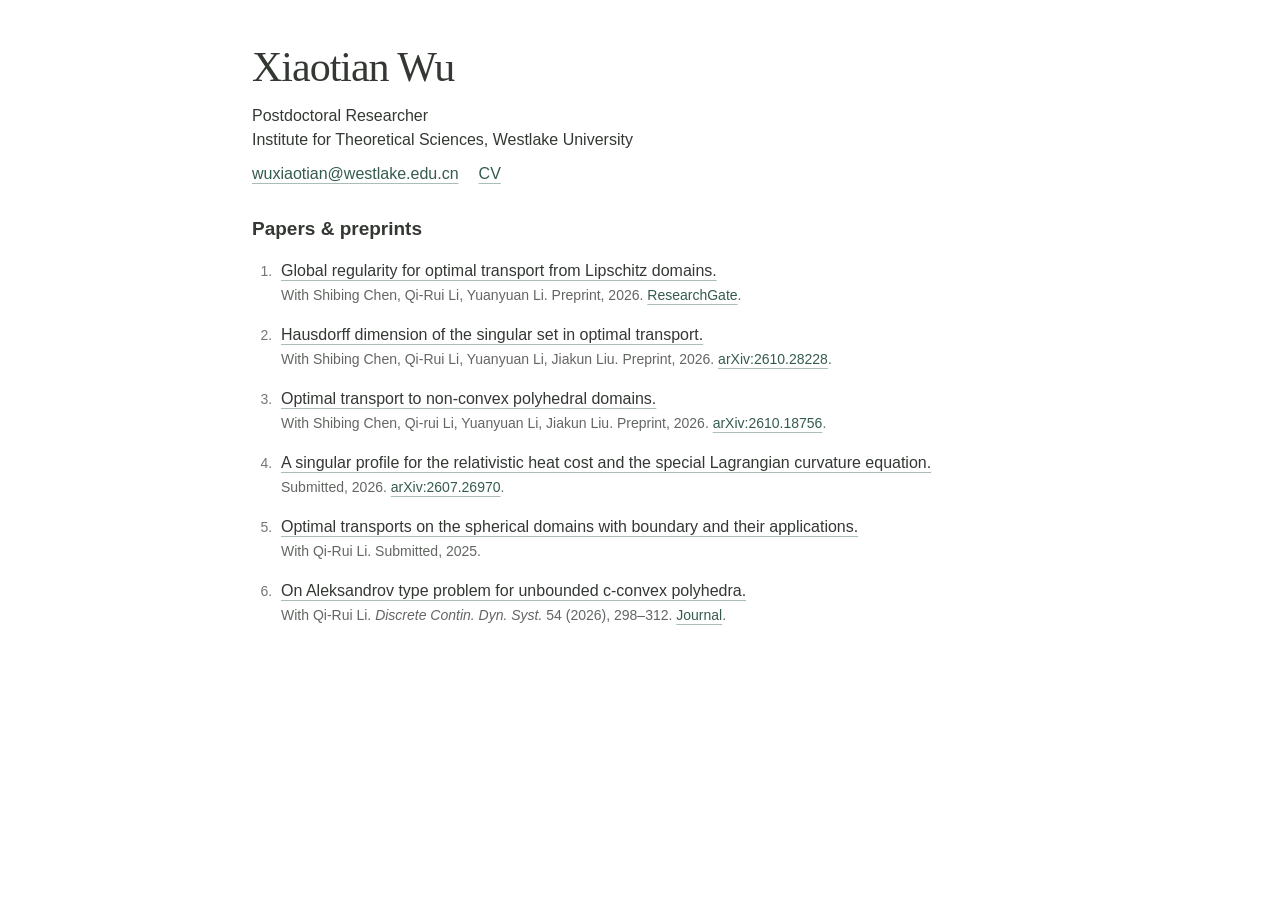
==== commit 063721ee: "Remove location from homepage" ====
--- a/index.html
+++ b/index.html
@@ -24,7 +24,6 @@
         <p class="contact-links" id="contact">
           <a href="mailto:wuxiaotian@westlake.edu.cn">wuxiaotian@westlake.edu.cn</a>
           <a href="./files/xiaotian-wu-cv.pdf">CV</a>
-          <span class="location">Hangzhou, China</span>
         </p>
       </header>
       <section id="research" aria-labelledby="research-title">
--- a/styles.css
+++ b/styles.css
@@ -24,7 +24,6 @@
 .publication-list strong { font-weight: 500; }
 .publication-list li > a { color: #333833; }
 .publication-list span { display: block; margin-top: 2px; font-size: 14px; color: #626762; }
-.location { color: #626762; font-size: 14px; }
 section, #contact { scroll-margin-top: 24px; }
 @media (max-width: 600px) {
   main { padding: 28px 23px; }
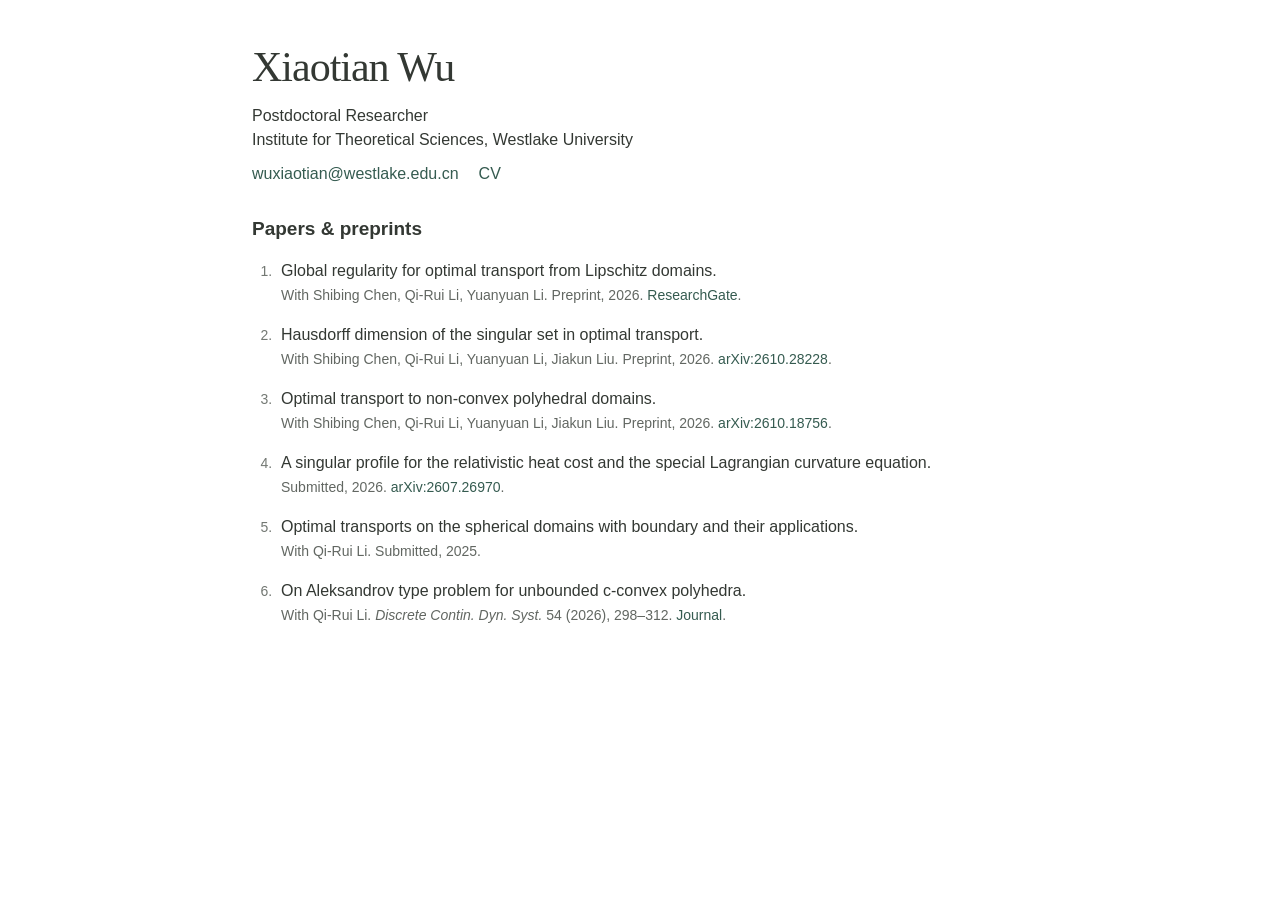
==== commit 3df5a563: "Correct Qi-Rui Li capitalization" ====
--- a/index.html
+++ b/index.html
@@ -49,7 +49,7 @@
               <a href="./files/optimal-transport-non-convex-polyhedral-domains.pdf"
                 target="_blank" rel="noreferrer"
               ><strong>Optimal transport to non-convex polyhedral domains.</strong></a>
-              <span>With Shibing Chen, Qi-rui Li, Yuanyuan Li, Jiakun Liu. Preprint, 2026.
+              <span>With Shibing Chen, Qi-Rui Li, Yuanyuan Li, Jiakun Liu. Preprint, 2026.
                 <a class="paper-link" href="https://arxiv.org/abs/2610.18756"
                   target="_blank" rel="noreferrer">arXiv:2610.18756</a>.</span>
             </li>
--- a/styles.css
+++ b/styles.css
@@ -13,8 +13,8 @@
 p { margin: 0; }
 .affiliation { margin-bottom: 10px; }
 .contact-links { display: flex; flex-wrap: wrap; align-items: baseline; gap: 4px 20px; }
-a { color: #355b50; text-decoration: underline; text-decoration-color: #aabeb6; text-underline-offset: 4px; text-decoration-thickness: 1px; }
-a:hover { color: #203d34; text-decoration-color: currentColor; }
+a { color: #355b50; text-decoration: none; }
+a:hover { color: #203d34; }
 a:focus-visible { outline: 2px solid #355b50; outline-offset: 5px; }
 section { margin-top: 30px; }
 .publication-list { margin: 0; padding-left: 24px; }
